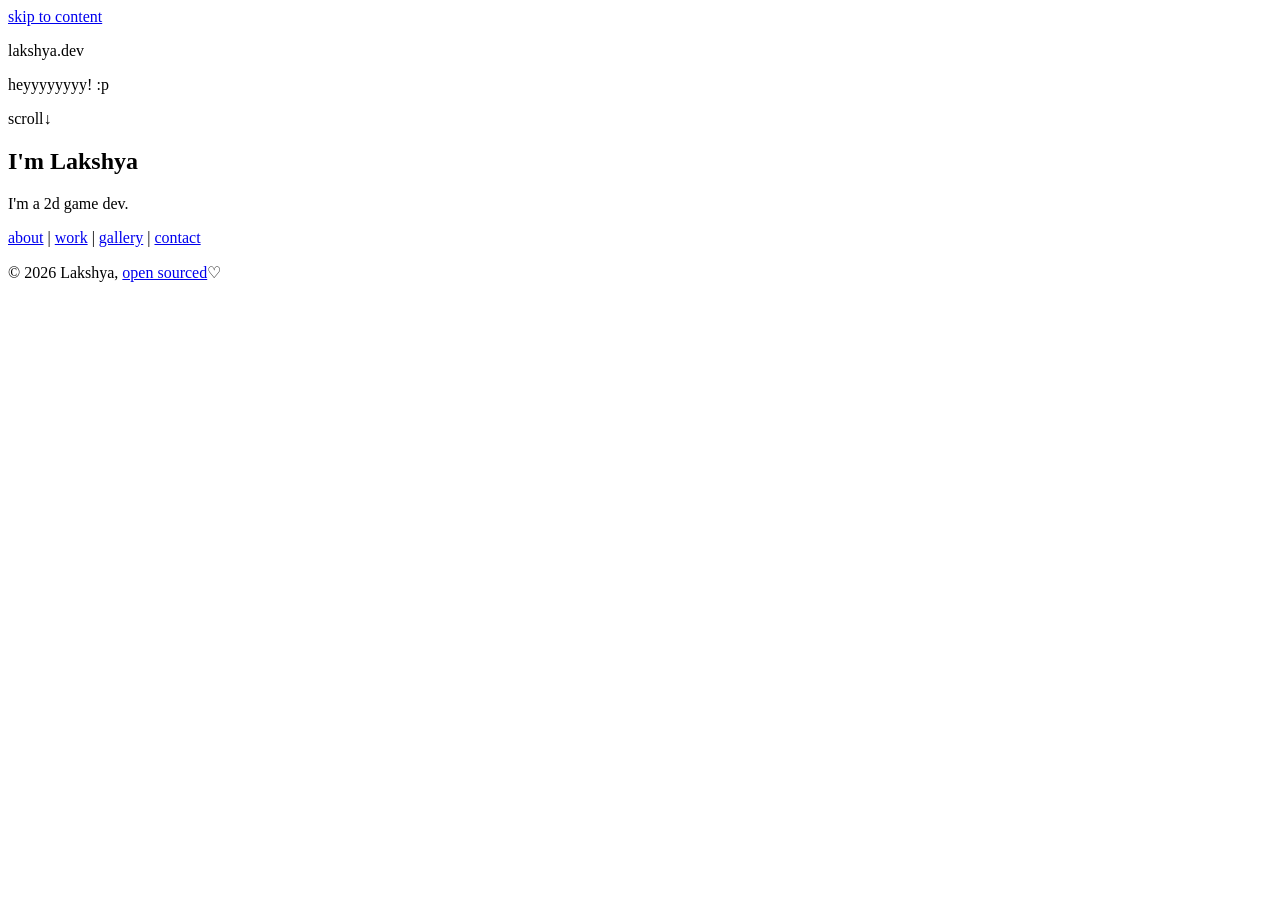
==== index.html @ 2f1a7584 "Updated index.html Build the homepage of the site" ====
<!DOCTYPE html>
<html lang="en">
<head>
<meta charset="UTF-8">
<meta name="viewport" content="width=device-width, initial-scale=1.0">
<title>Lakshya Raj Jha</title>
<meta name="description" content="My personal site.">
<link rel="preconnect" href="https://fonts.googleapis.com">
<link rel="preconnect" href="https://fonts.gstatic.com" crossorigin>
<link href="https://fonts.googleapis.com/css2?family=Fraunces:wght@500;600&family=Inter:wght@400;500;600&display=swap" rel="stylesheet">
<link rel="stylesheet" href="style.css">
</head>
<body>

<a href="#greet" class="skip-link">skip to content</a>

<p class="site-label">lakshya.dev</p>

<main id="main-content">
  <section class="intro-screen" id="intro">
    <p class="intro-text">heyyyyyyyy! :p</p>
    <div class="scroll-hint">scroll<span class="arrow">↓</span></div>
  </section>

  <section class="hero reveal" id="greet">
    <h1 class="hero-name">I'm Lakshya</h1>
    <p class="hero-role">I'm a 2d game dev.</p>
    <nav class="nav-links home-links">
      <a href="about.html">about</a>
      <span class="sep">|</span>
      <a href="work.html">work</a>
      <span class="sep">|</span>
      <a href="gallery.html">gallery</a>
      <span class="sep">|</span>
      <a href="contact.html">contact</a>
    </nav>
  </section>
</main>

<footer class="footer">
  <p>© 2026 Lakshya, <a href="https://github.com/dexterMorgaN-9/my-personal-site" target="_blank" rel="noopener" class="footer-link">open sourced</a>♡</p>
</footer>

<script src="script.js"></script>
</body>
</html>
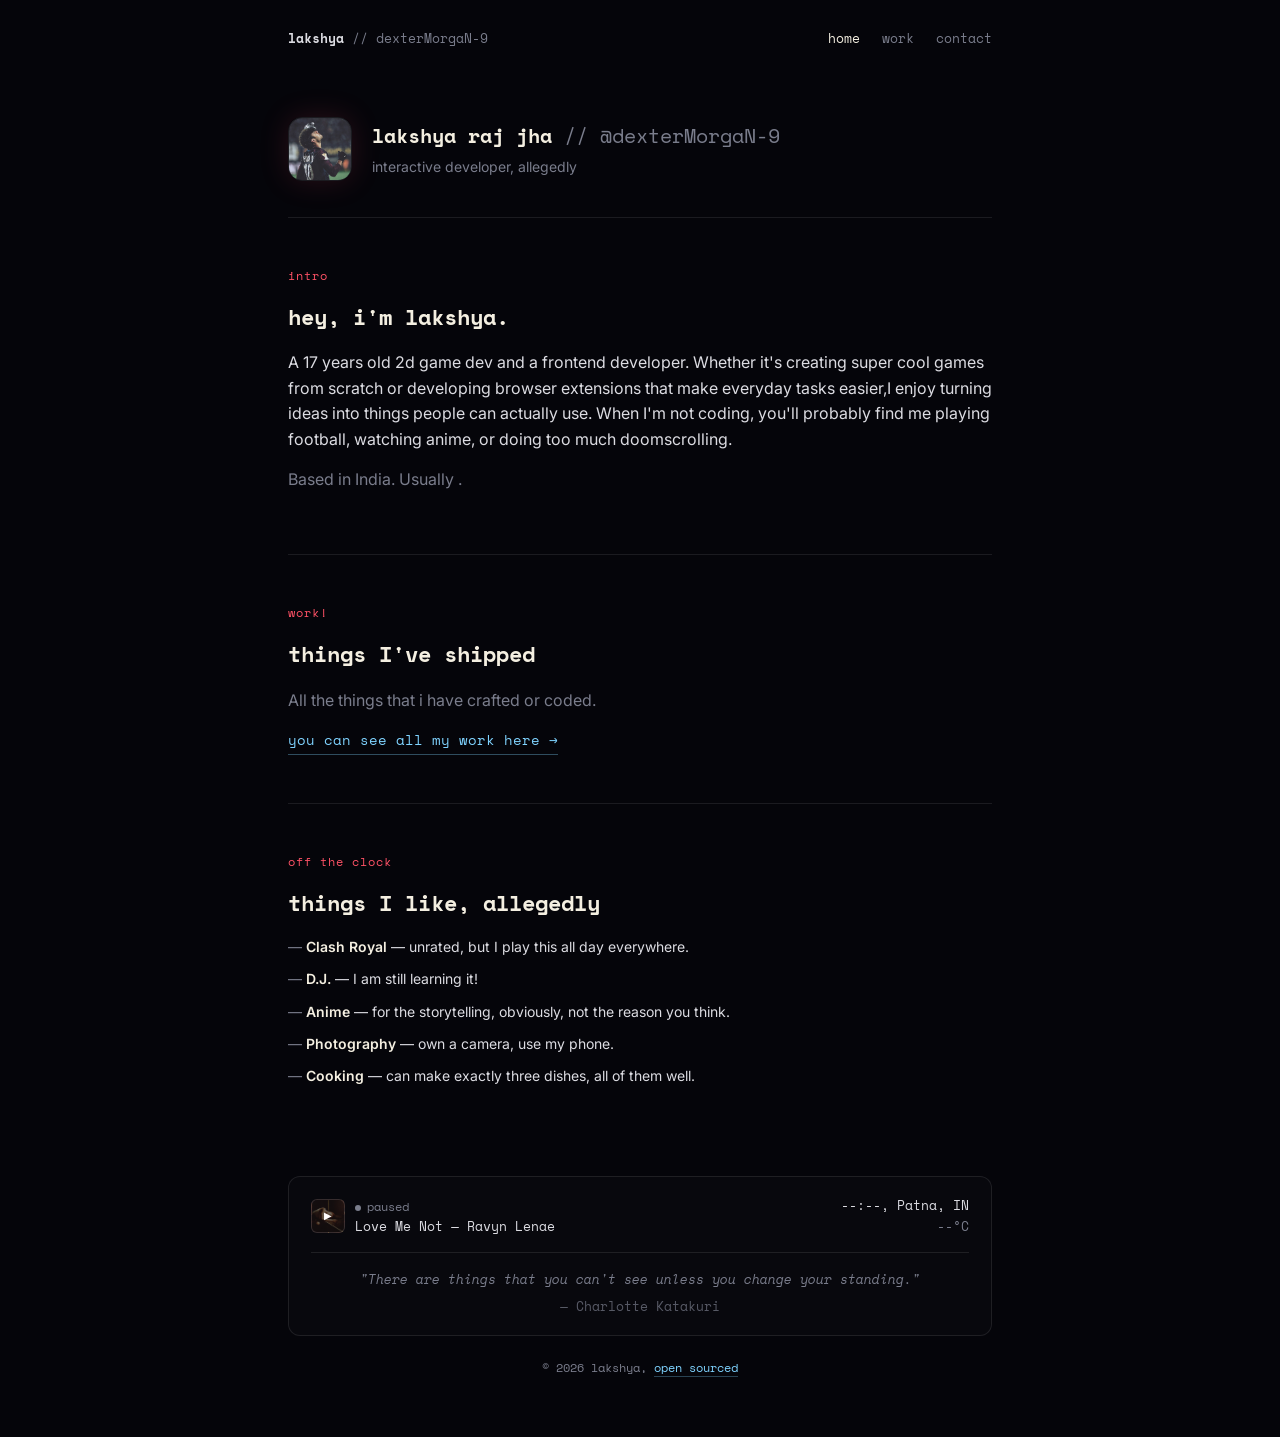
==== commit d090d779: "updated index and css updated index.html and style.css and added pfp and site bgm" ====
--- a/index.html
+++ b/index.html
@@ -2,45 +2,88 @@
 <html lang="en">
 <head>
 <meta charset="UTF-8">
-<meta name="viewport" content="width=device-width, initial-scale=1.0">
-<title>Lakshya Raj Jha</title>
-<meta name="description" content="My personal site.">
-<link rel="preconnect" href="https://fonts.googleapis.com">
-<link rel="preconnect" href="https://fonts.gstatic.com" crossorigin>
-<link href="https://fonts.googleapis.com/css2?family=Fraunces:wght@500;600&family=Inter:wght@400;500;600&display=swap" rel="stylesheet">
+<meta name='viewport' content="width=device-width, initial-scale=1.0">
+<title>lakshya raj jha // dexterMorgaN-9</title>
 <link rel="stylesheet" href="style.css">
 </head>
 <body>
+<canvas id="stars"></canvas>
+<div class="wrap">
+  <nav class="nav">
+    <div class="nav-brand"><b>lakshya</b> // dexterMorgaN-9</div>
+    <div class="nav-links">
+      <a href="index.html" class="active">home</a>
+      <a href="work.html">work</a>
+      <a href='contact.html'>contact</a>
+    </div>
+  </nav>
 
-<a href="#greet" class="skip-link">skip to content</a>
+  <header class="hero">
+    <div class="avatar"><img src="pfp.jpg" alt="pfp"></div>
+    <div class="hero-text">
+      <div class="name">lakshya raj jha <span class="handle">// @dexterMorgaN-9</span></div>
+      <div class="tagline">interactive developer, allegedly</div>
+    </div>
+  </header>
 
-<p class="site-label">lakshya.dev</p>
-
-<main id="main-content">
-  <section class="intro-screen" id="intro">
-    <p class="intro-text">heyyyyyyyy! :p</p>
-    <div class="scroll-hint">scroll<span class="arrow">↓</span></div>
+  <section id="intro">
+    <p class="eyebrow">intro</p>
+    <h2>hey, i'm lakshya.</h2>
+    <p>
+      A 17 years old 2d game dev and a frontend developer. Whether it's creating super cool games from scratch 
+      or developing browser extensions that make everyday tasks easier,I enjoy turning ideas into things people can actually use.
+      
+      When I'm not coding, you'll probably find me playing football,
+      watching anime, or doing too much doomscrolling.
+    <p class="muted">Based in India. Usually .</p>
   </section>
 
-  <section class="hero reveal" id="greet">
-    <h1 class="hero-name">I'm Lakshya</h1>
-    <p class="hero-role">I'm a 2d game dev.</p>
-    <nav class="nav-links home-links">
-      <a href="about.html">about</a>
-      <span class="sep">|</span>
-      <a href="work.html">work</a>
-      <span class="sep">|</span>
-      <a href="gallery.html">gallery</a>
-      <span class="sep">|</span>
-      <a href="contact.html">contact</a>
-    </nav>
+  <section id="work">
+    <p class="eyebrow">work!</p>
+    <h2>things I've shipped</h2>
+    <p class="muted">All the things that i have crafted or coded.</p>
+    <a class="cta-link" href="work.html">you can see all my work here →</a>
   </section>
-</main>
 
-<footer class="footer">
-  <p>© 2026 Lakshya, <a href="https://github.com/dexterMorgaN-9/my-personal-site" target="_blank" rel="noopener" class="footer-link">open sourced</a>♡</p>
-</footer>
+  <section id="interests">
+    <p class="eyebrow">off the clock</p>
+    <h2>things I like, allegedly</h2>
+    <ul class="interests">
+      <li><b>Clash Royal</b> — unrated, but I play this all day everywhere.</li>
+      <li><b>D.J.</b> — I am still learning it!</li>
+      <li><b>Anime</b> — for the storytelling, obviously, not the reason you think.</li>
+      <li><b>Photography</b> — own a camera, use my phone.</li>
+      <li><b>Cooking</b> — can make exactly three dishes, all of them well.</li>
+    </ul>
+  </section>
 
-<script src="script.js"></script>
+  <footer>
+    <div class="widget">
+      <div class="widget-row">
+        <button class="now-playing" id="play-toggle" type="button">
+          <span class="art"></span>
+          <span class="track">
+            <span><span class="status-dot"></span><span id="play-status">paused</span></span>
+            <b>Love Me Not — Ravyn Lenae</b>
+          </span>
+        </button>
+        <audio id="song" src="love-me-not.mp3" preload="none"></audio>
+        <div class="env">
+          <div class="time"><span id="local-time">--:--</span>, Patna, IN</div>
+          <div><span id="local-temp">--°C</span></div>
+        </div>
+      </div>
+      <div class="widget-divider"></div>
+      <div class="quote">
+        "There are things that you can't see unless you change your standing."
+        <cite>— Charlotte Katakuri</cite>
+      </div>
+    </div>
+    <div class="copyright">
+      © 2026 lakshya, <a href="https://github.com/dexterMorgaN-9/my-personal-site" target="_blank" rel="noopener">open sourced</a>
+    </div>
+  </footer>
+</div>
+<script src="site.js"></script>
 </body>
-</html>
+</html>
--- a/style.css
+++ b/style.css
@@ -0,0 +1,322 @@
+@import url('https://fonts.googleapis.com/css2?family=Space+Mono:wght@400;700&family=Inter:wght@400;500;600&display=swap');
+
+:root{
+  --bgClr: #05050a;
+  --bg2: #0a0a12;
+  --redAccent: #ff5266;
+  --blueAccent: #7fd3ff;
+  --creamClr: #f4efe1;
+  --txtClr: #dcdce2;
+  --mutedClr: #7a7d8c;
+  --lineClr: rgba(255,255,255,0.09);
+  --fontMono: 'Space Mono', ui-monospace, monospace;
+  --fontSans: "Inter", -apple-system, sans-serif;
+}
+
+*{ box-sizing: border-box; }
+html{ scroll-behavior: smooth; }
+
+body{
+  margin:0;
+  background: var(--bgClr);
+  color: var(--txtClr);
+  font-family: var(--fontSans);
+  line-height: 1.6;
+  min-height: 100vh;
+  position: relative;
+  overflow-x: hidden;
+}
+
+#stars{
+  position: fixed;
+  inset: 0;
+  z-index: -1;
+  background: var(--bgClr);
+}
+
+a{ color: inherit; text-decoration: none; }
+
+.wrap{
+  max-width: 760px;
+  margin: 0 auto;
+  padding: 0 28px;
+}
+
+.nav{
+  display:flex;
+  justify-content: space-between;
+  align-items:center;
+  padding: 28px 0;
+  font-family: var(--fontMono);
+  font-size: 13px;
+}
+.nav-links{ display:flex; gap: 22px; }
+.nav-links a{ color: var(--mutedClr); transition: color .2s ease; }
+.nav-links a:hover, .nav-links a.active{ color: var(--creamClr); }
+.nav-brand{ color: var(--mutedClr); }
+.nav-brand b{ color: var(--txtClr); }
+
+.hero{
+  display:flex;
+  gap: 20px;
+  align-items:center;
+  padding: 40px 0 36px;
+  border-bottom: 1px solid var(--lineClr);
+}
+.avatar{
+  width: 64px;
+  height: 64px;
+  flex: none;
+  border-radius: 14px;
+  overflow: hidden;
+  border: 1px solid var(--lineClr);
+  box-shadow: 0 0 30px rgba(255,82,102,0.15);
+}
+.avatar img{
+  width: 100%;
+  height: 100%;
+  object-fit: cover;
+  display: block;
+}
+.hero-text .name{
+  font-family: var(--fontMono);
+  font-weight: 700;
+  font-size: 20px;
+  color: var(--creamClr);
+}
+.hero-text .handle{
+  color: var(--mutedClr);
+  font-weight: 400;
+}
+.hero-text .tagline{
+  margin-top: 4px;
+  color: var(--mutedClr);
+  font-size: 14px;
+}
+
+/* footer widget stuff, moved this up bc i keep scrolling for it */
+footer{
+  padding: 40px 0 60px;
+}
+.widget{
+  border: 1px solid var(--lineClr);
+  border-radius: 12px;
+  padding: 18px 22px;
+  background: rgba(255,255,255,0.015);
+  font-family: var(--fontMono);
+  font-size: 13px;
+}
+.widget-row{
+  display:flex;
+  justify-content: space-between;
+  align-items:center;
+  gap: 12px;
+  flex-wrap: wrap;
+}
+.now-playing{
+  display:flex;
+  align-items:center;
+  gap: 10px;
+  color: var(--mutedClr);
+  cursor: pointer;
+  background: none;
+  border: none;
+  padding: 0;
+  font-family: var(--fontMono);
+  text-align: left;
+}
+.now-playing .art{
+  width: 34px;
+  height: 34px;
+  border-radius: 6px;
+  background-image: url("cover.jpg");
+  background-size: cover;
+  background-position: center;
+  flex: none;
+  border: 1px solid var(--lineClr);
+  position: relative;
+  overflow: hidden;
+}
+.now-playing .art::after{
+  content:"▶";
+  position:absolute;
+  inset:0;
+  display:flex;
+  align-items:center;
+  justify-content:center;
+  font-size: 10px;
+  color: #fff;
+  background: rgba(0,0,0,0.45);
+  opacity: 1;
+  transition: opacity .2s ease;
+}
+.now-playing.is-playing .art::after{
+  content:"⏸";
+  opacity: 0;
+}
+.now-playing.is-playing .art:hover::after{ opacity: 1; }
+.now-playing .track b{ color: var(--txtClr); display:block; font-weight: 400; }
+.now-playing .track span{ color: var(--mutedClr); font-size: 12px; }
+
+.status-dot{
+  width: 6px; height: 6px; border-radius: 50%;
+  background: var(--mutedClr);
+  display:inline-block;
+  margin-right: 6px;
+}
+.now-playing.is-playing .status-dot{
+  background: #4ade80;
+  box-shadow: 0 0 6px #4ade80;
+}
+.env{
+  text-align:right;
+  color: var(--mutedClr);
+}
+.env .time{ color: var(--txtClr); }
+.widget-divider{
+  height: 1px;
+  background: var(--lineClr);
+  margin: 16px 0;
+}
+.quote{
+  text-align:center;
+  color: var(--mutedClr);
+  font-size: 13px;
+  font-style: italic;
+}
+.quote cite{
+  display:block;
+  margin-top: 6px;
+  font-style: normal;
+  color: var(--mutedClr);
+  opacity: 0.7;
+}
+.copyright{
+  text-align:center;
+  margin-top: 22px;
+  font-size: 12px;
+  color: var(--mutedClr);
+  font-family: var(--fontMono);
+}
+.copyright a{
+  color: var(--blueAccent);
+  border-bottom: 1px solid rgba(127,211,255,0.3);
+}
+
+section{
+  padding: 48px 0;
+  border-bottom: 1px solid var(--lineClr);
+}
+section:last-of-type{ border-bottom: none; }
+
+.eyebrow{
+  font-family: var(--fontMono);
+  font-size: 12px;
+  letter-spacing: 0.08em;
+  color: var(--redAccent);
+  text-transform: lowercase;
+  margin: 0 0 14px;
+}
+h2{
+  font-family: var(--fontMono);
+  font-size: 22px;
+  color: var(--creamClr);
+  margin: 0 0 16px;
+  font-weight: 700;
+}
+p{ color: var(--txtClr); margin: 0 0 14px; }
+p.muted{ color: var(--mutedClr); }
+
+.cta-link{
+  display:inline-flex;
+  align-items:center;
+  gap: 8px;
+  font-family: var(--fontMono);
+  font-size: 14px;
+  color: var(--blueAccent);
+  border-bottom: 1px solid rgba(127,211,255,0.35);
+  padding-bottom: 2px;
+  transition: opacity .2s ease, gap .2s ease;
+}
+.cta-link:hover{ opacity: 0.75; gap: 12px; }
+
+.interests{
+  list-style:none;
+  padding:0;
+  margin:0;
+  display:grid;
+  gap: 10px;
+}
+.interests li{
+  font-size: 14px;
+  color: var(--txtClr);
+  padding-left: 18px;
+  position: relative;
+}
+.interests li::before{
+  content:"—";
+  position:absolute;
+  left:0;
+  color: var(--mutedClr);
+}
+.interests b{ color: var(--creamClr); font-weight: 600; }
+
+.project{
+  display:block;
+  padding: 22px 0;
+  border-bottom: 1px solid var(--lineClr);
+}
+.project:last-child{ border-bottom:none; }
+.project-head{
+  display:flex;
+  justify-content:space-between;
+  align-items: baseline;
+  gap: 12px;
+}
+.project-name{
+  font-family: var(--fontMono);
+  font-size: 17px;
+  color: var(--creamClr);
+  transition: color .2s ease;
+}
+.project:hover .project-name{ color: var(--blueAccent); }
+.project-arrow{
+  font-family: var(--fontMono);
+  color: var(--mutedClr);
+  font-size: 13px;
+  flex: none;
+  transition: transform .2s ease;
+}
+.project:hover .project-arrow{ transform: translateX(4px); color: var(--blueAccent); }
+.project-desc{
+  color: var(--mutedClr);
+  font-size: 14px;
+  margin-top: 6px;
+  max-width: 560px;
+}
+
+.contact-row{
+  display:flex;
+  align-items:center;
+  justify-content:space-between;
+  padding: 18px 0;
+  border-bottom: 1px solid var(--lineClr);
+}
+.contact-row:last-child{ border-bottom:none; }
+.contact-label{
+  font-family: var(--fontMono);
+  font-size: 13px;
+  color: var(--mutedClr);
+}
+.contact-value{
+  font-family: var(--fontMono);
+  font-size: 15px;
+  color: var(--creamClr);
+}
+.contact-value:hover{ color: var(--blueAccent); }
+
+@media (max-width: 560px){
+  .hero{ flex-direction:column; align-items:flex-start; }
+  .widget-row{ flex-direction:column; align-items:flex-start; }
+  .env{ text-align:left; }
+}
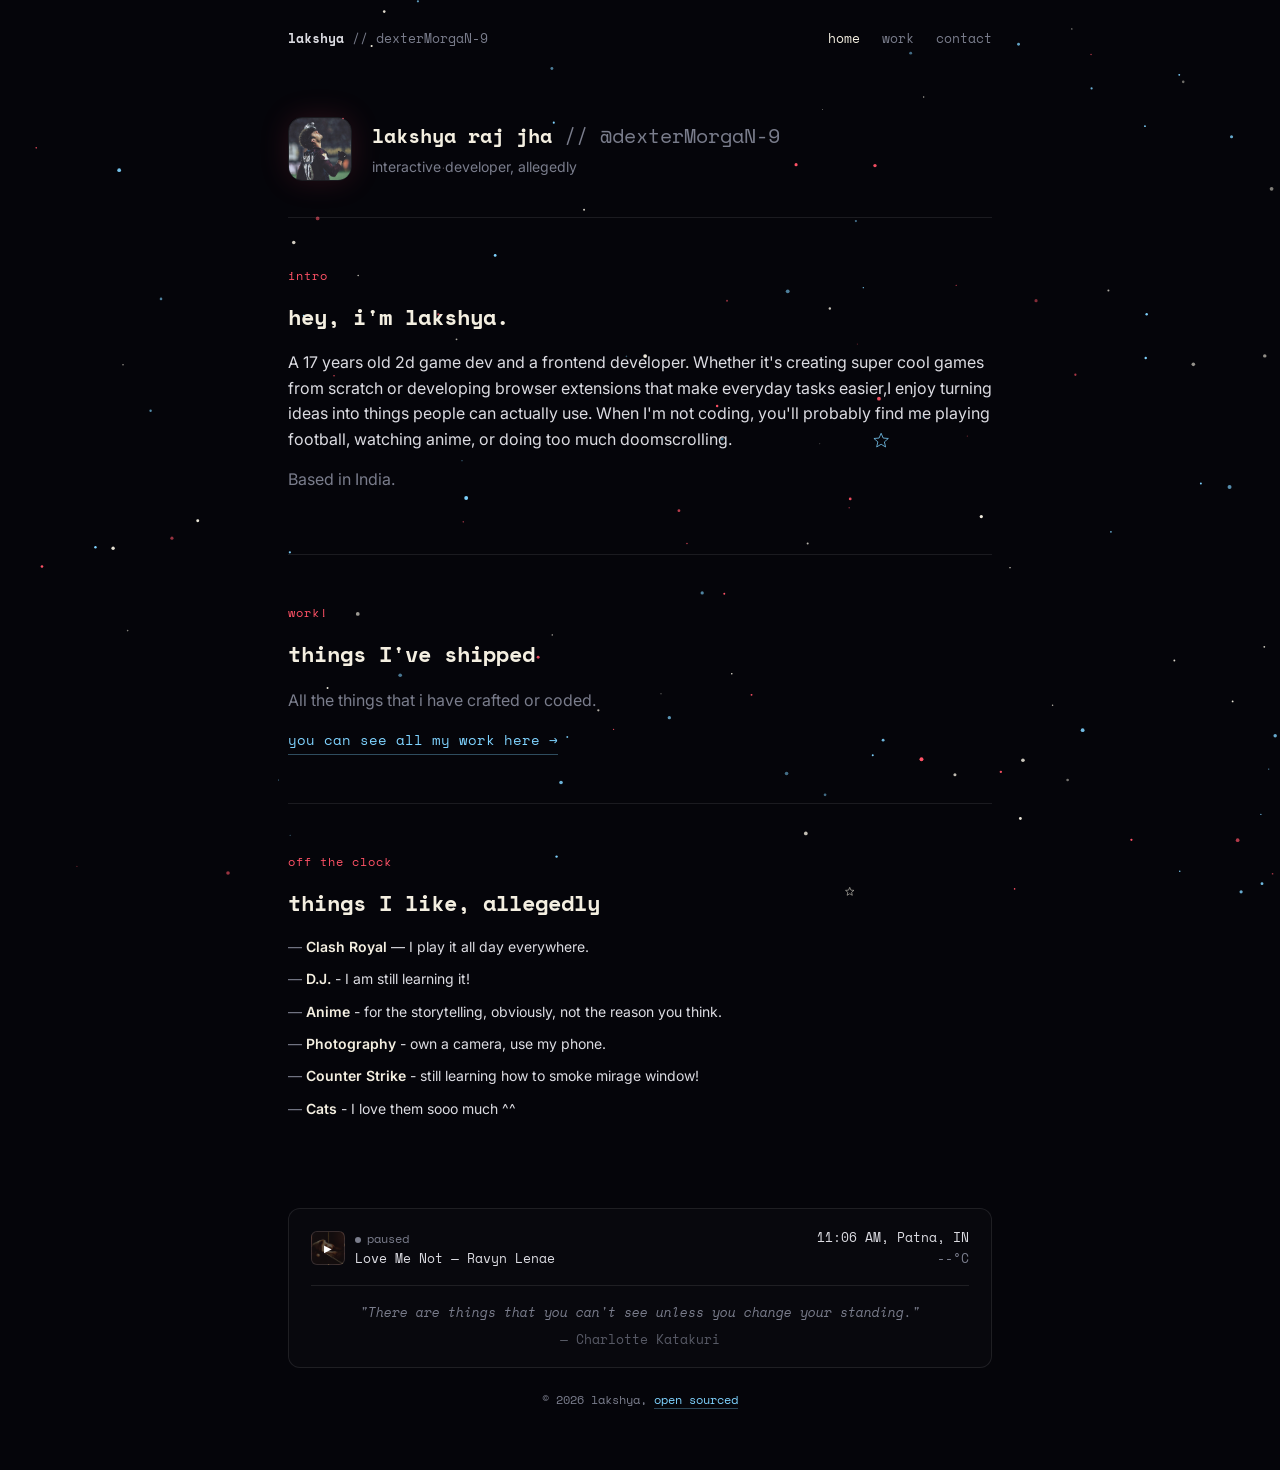
==== commit 4a55a026: "updated index.html" ====
--- a/index.html
+++ b/index.html
@@ -32,10 +32,10 @@
     <p>
       A 17 years old 2d game dev and a frontend developer. Whether it's creating super cool games from scratch 
       or developing browser extensions that make everyday tasks easier,I enjoy turning ideas into things people can actually use.
+      When I'm not coding, you'll probably find me playing football,
+      watching anime, or doing too much doomscrolling. 
       
-      When I'm not coding, you'll probably find me playing football,
-      watching anime, or doing too much doomscrolling.
-    <p class="muted">Based in India. Usually .</p>
+    <p class="muted">Based in India.</p>
   </section>
 
   <section id="work">
@@ -49,11 +49,12 @@
     <p class="eyebrow">off the clock</p>
     <h2>things I like, allegedly</h2>
     <ul class="interests">
-      <li><b>Clash Royal</b> — unrated, but I play this all day everywhere.</li>
-      <li><b>D.J.</b> — I am still learning it!</li>
-      <li><b>Anime</b> — for the storytelling, obviously, not the reason you think.</li>
-      <li><b>Photography</b> — own a camera, use my phone.</li>
-      <li><b>Cooking</b> — can make exactly three dishes, all of them well.</li>
+      <li><b>Clash Royal</b> — I play it all day everywhere.</li>
+      <li><b>D.J.</b> - I am still learning it!</li>
+      <li><b>Anime</b> - for the storytelling, obviously, not the reason you think.</li>
+      <li><b>Photography</b> - own a camera, use my phone.</li>
+      <li><b>Counter Strike</b> - still learning how to smoke mirage window!</li>
+      <li><b>Cats</b> - I love them sooo much ^^</li>
     </ul>
   </section>
 
@@ -86,4 +87,10 @@
 </div>
 <script src="site.js"></script>
 </body>
-</html>+</html>
+
+
+
+
+
+
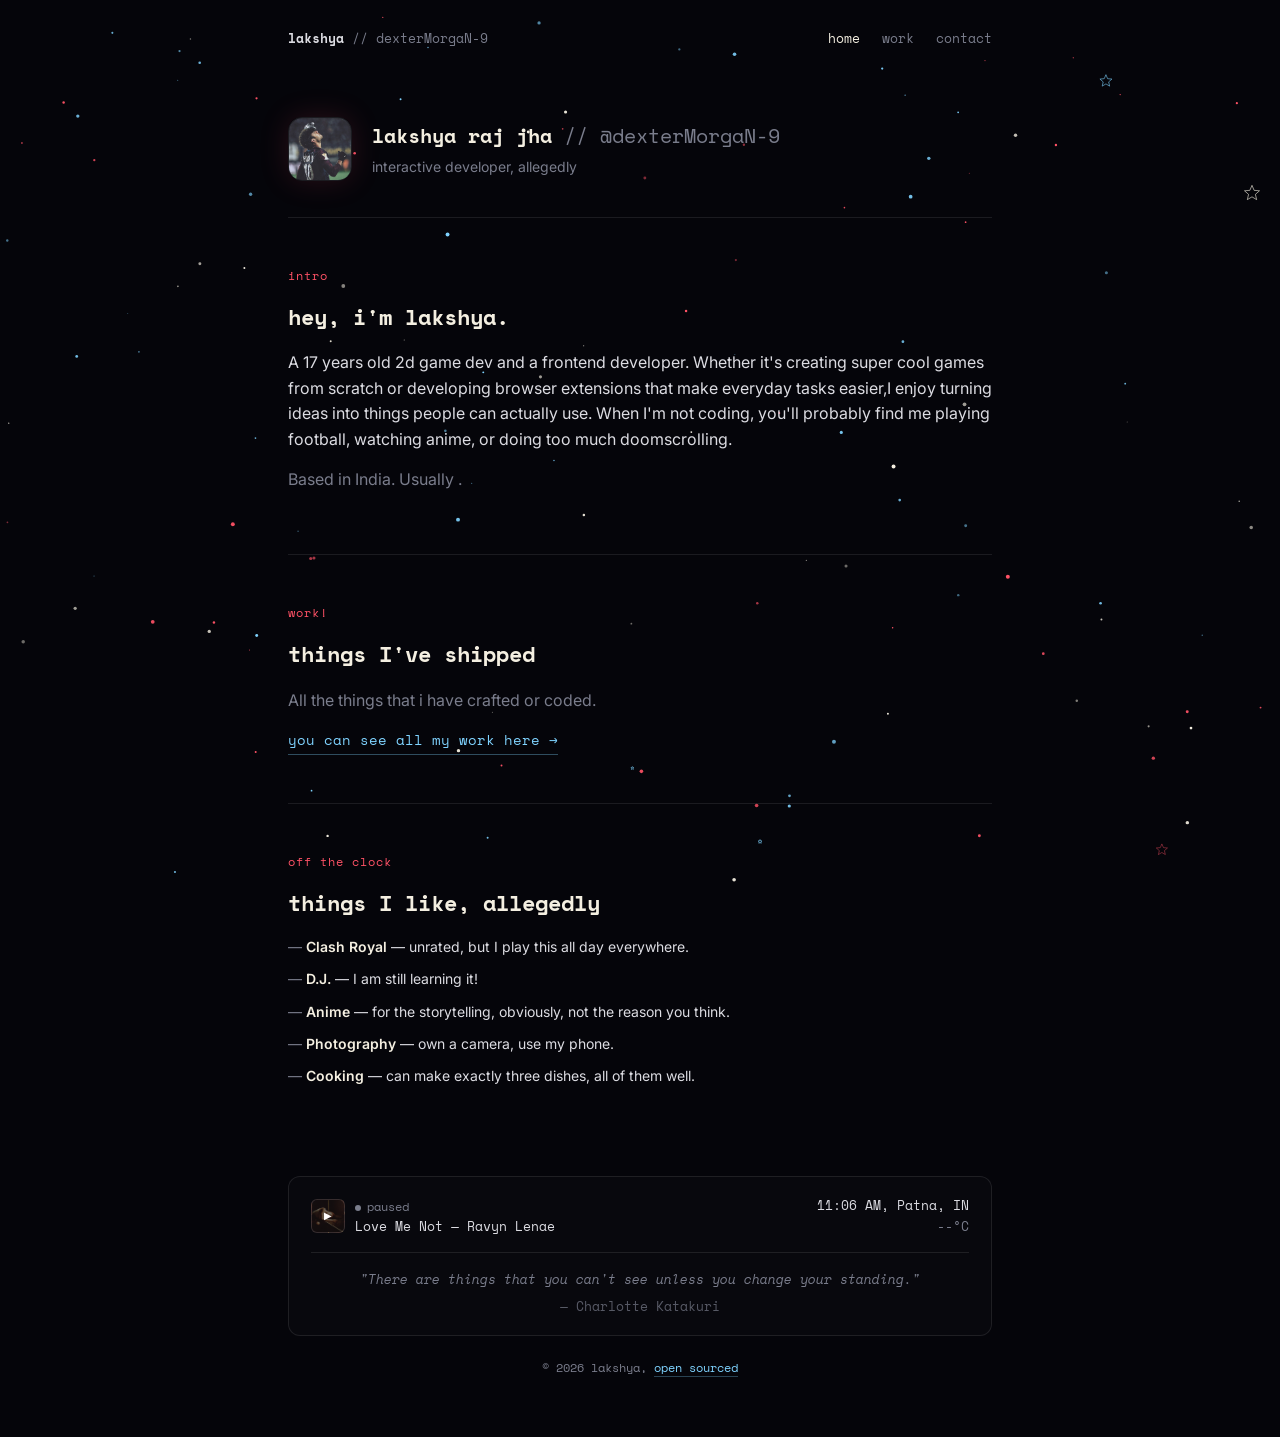
==== commit 8ac02b5d: "Revert "updated index.html" This reverts commit 4a55a02661a00050a3253348e6b68f9b84f4380d." ====
--- a/index.html
+++ b/index.html
@@ -32,10 +32,10 @@
     <p>
       A 17 years old 2d game dev and a frontend developer. Whether it's creating super cool games from scratch 
       or developing browser extensions that make everyday tasks easier,I enjoy turning ideas into things people can actually use.
+      
       When I'm not coding, you'll probably find me playing football,
-      watching anime, or doing too much doomscrolling. 
-      
-    <p class="muted">Based in India.</p>
+      watching anime, or doing too much doomscrolling.
+    <p class="muted">Based in India. Usually .</p>
   </section>
 
   <section id="work">
@@ -49,12 +49,11 @@
     <p class="eyebrow">off the clock</p>
     <h2>things I like, allegedly</h2>
     <ul class="interests">
-      <li><b>Clash Royal</b> — I play it all day everywhere.</li>
-      <li><b>D.J.</b> - I am still learning it!</li>
-      <li><b>Anime</b> - for the storytelling, obviously, not the reason you think.</li>
-      <li><b>Photography</b> - own a camera, use my phone.</li>
-      <li><b>Counter Strike</b> - still learning how to smoke mirage window!</li>
-      <li><b>Cats</b> - I love them sooo much ^^</li>
+      <li><b>Clash Royal</b> — unrated, but I play this all day everywhere.</li>
+      <li><b>D.J.</b> — I am still learning it!</li>
+      <li><b>Anime</b> — for the storytelling, obviously, not the reason you think.</li>
+      <li><b>Photography</b> — own a camera, use my phone.</li>
+      <li><b>Cooking</b> — can make exactly three dishes, all of them well.</li>
     </ul>
   </section>
 
@@ -87,10 +86,4 @@
 </div>
 <script src="site.js"></script>
 </body>
-</html>
-
-
-
-
-
-
+</html>
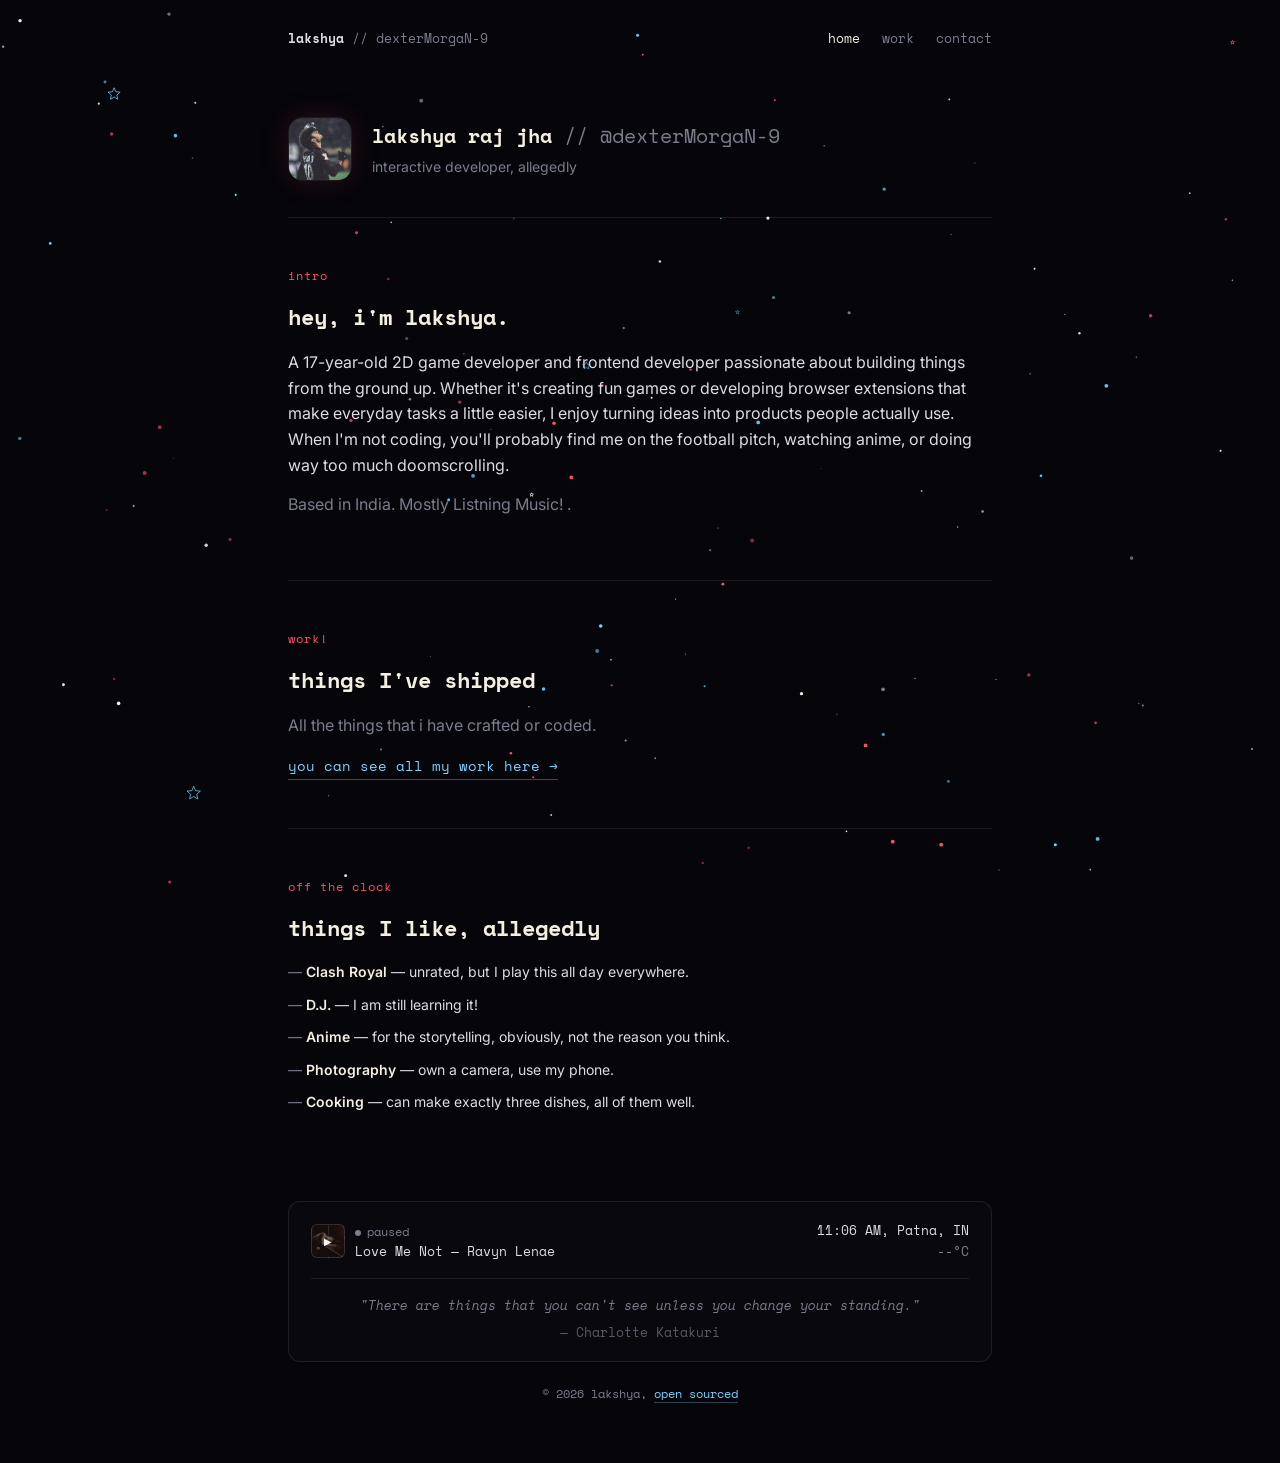
==== commit 87d96885: "Updated index.html" ====
--- a/index.html
+++ b/index.html
@@ -30,12 +30,11 @@
     <p class="eyebrow">intro</p>
     <h2>hey, i'm lakshya.</h2>
     <p>
-      A 17 years old 2d game dev and a frontend developer. Whether it's creating super cool games from scratch 
-      or developing browser extensions that make everyday tasks easier,I enjoy turning ideas into things people can actually use.
-      
-      When I'm not coding, you'll probably find me playing football,
-      watching anime, or doing too much doomscrolling.
-    <p class="muted">Based in India. Usually .</p>
+     A 17-year-old 2D game developer and frontend developer passionate about building things from the ground up.
+      Whether it's creating fun games or developing browser extensions that make everyday tasks a little easier, I enjoy turning ideas into products people actually use.
+    When I'm not coding, you'll probably find me on the football pitch, watching anime, or doing way too much doomscrolling.
+
+    <p class="muted">Based in India. Mostly Listning Music! .</p>
   </section>
 
   <section id="work">
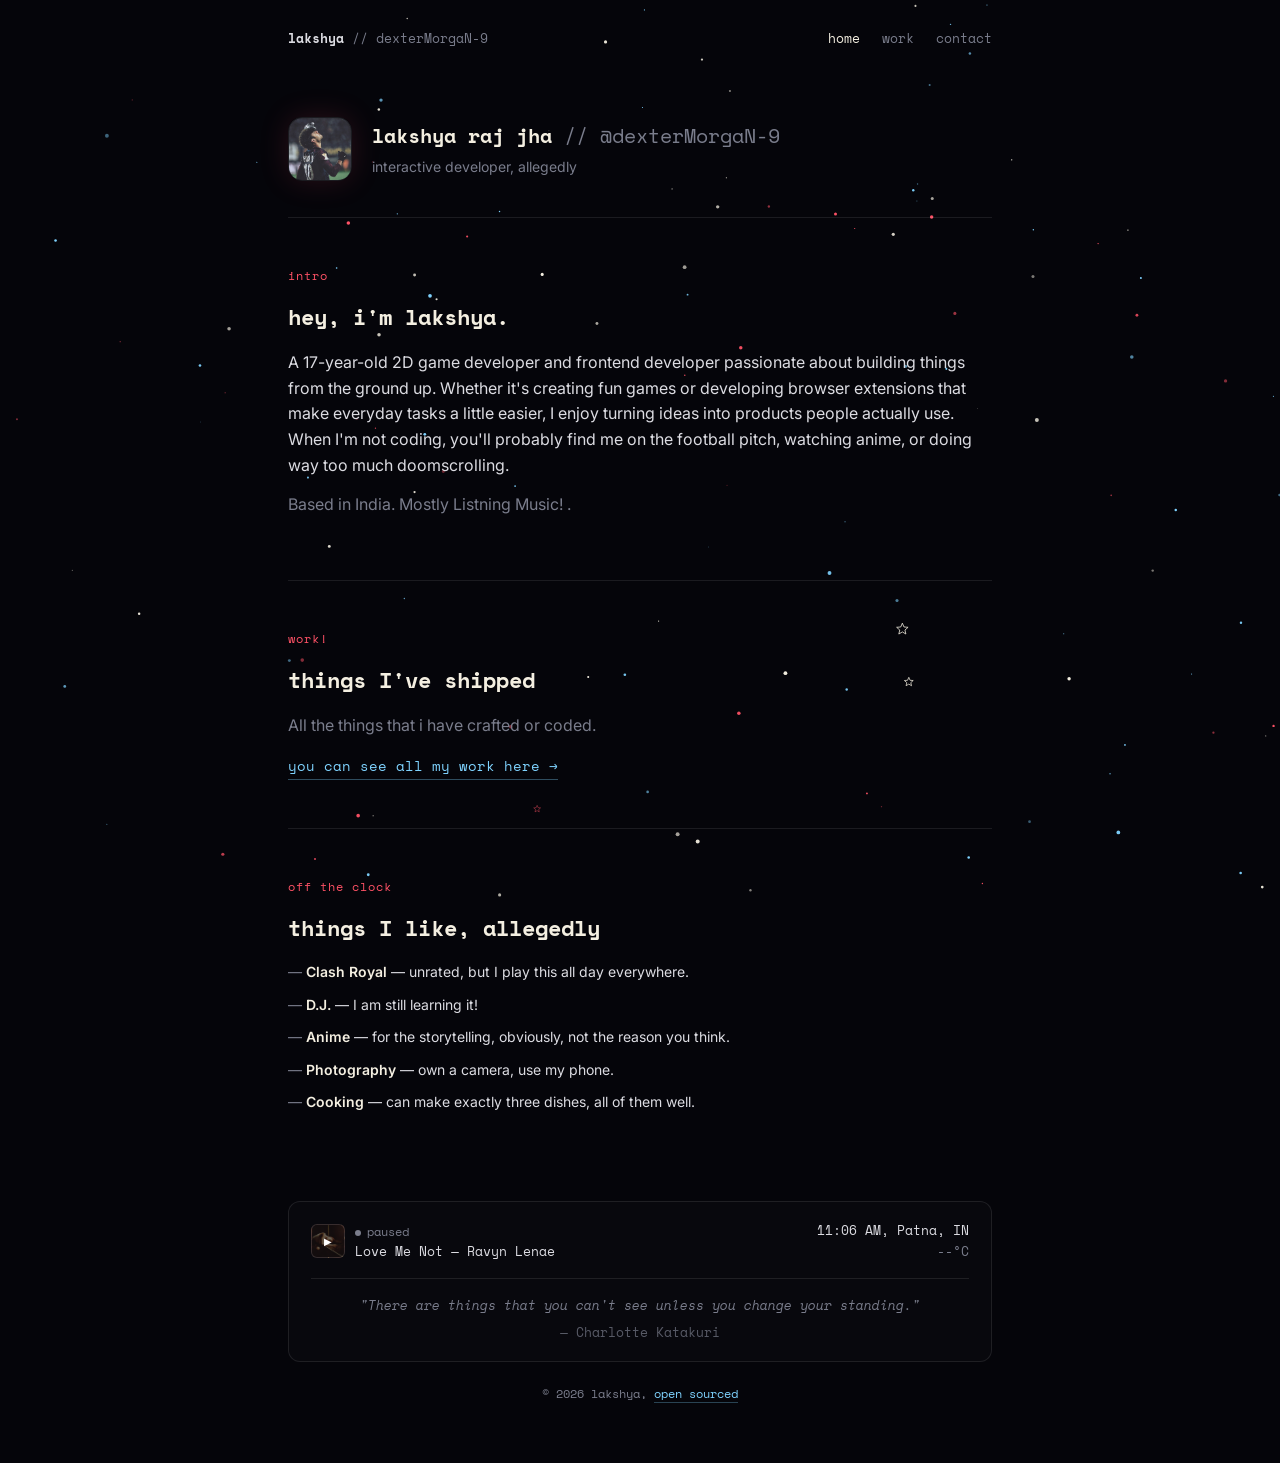
==== commit cf48bf59: "updated work.html added projects" ====
--- a/index.html
+++ b/index.html
@@ -85,4 +85,5 @@
 </div>
 <script src="site.js"></script>
 </body>
-</html>+</html>
+
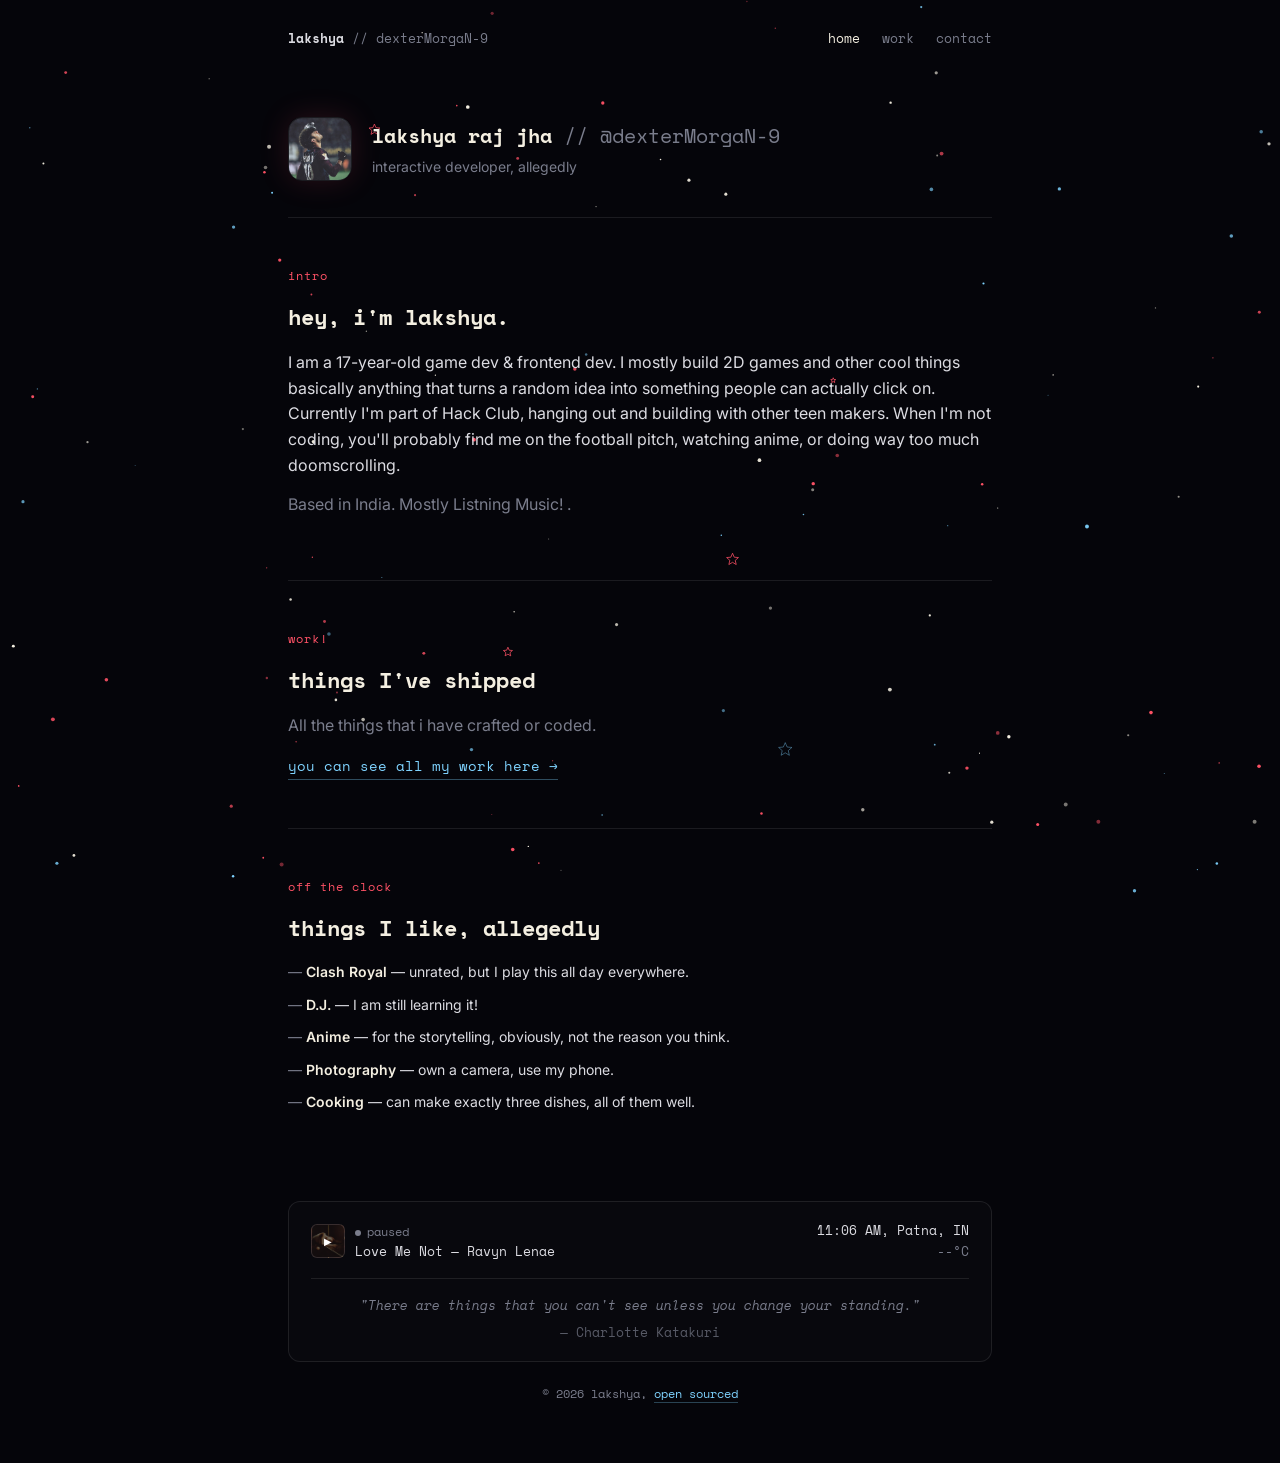
==== commit b336dcab: "updated index. html" ====
--- a/index.html
+++ b/index.html
@@ -30,8 +30,8 @@
     <p class="eyebrow">intro</p>
     <h2>hey, i'm lakshya.</h2>
     <p>
-     A 17-year-old 2D game developer and frontend developer passionate about building things from the ground up.
-      Whether it's creating fun games or developing browser extensions that make everyday tasks a little easier, I enjoy turning ideas into products people actually use.
+      I am a 17-year-old game dev & frontend dev. I mostly build 2D games and other cool things basically anything that turns a random idea into something people can actually click on.
+        Currently I'm part of Hack Club, hanging out and building with other teen makers.
     When I'm not coding, you'll probably find me on the football pitch, watching anime, or doing way too much doomscrolling.
 
     <p class="muted">Based in India. Mostly Listning Music! .</p>
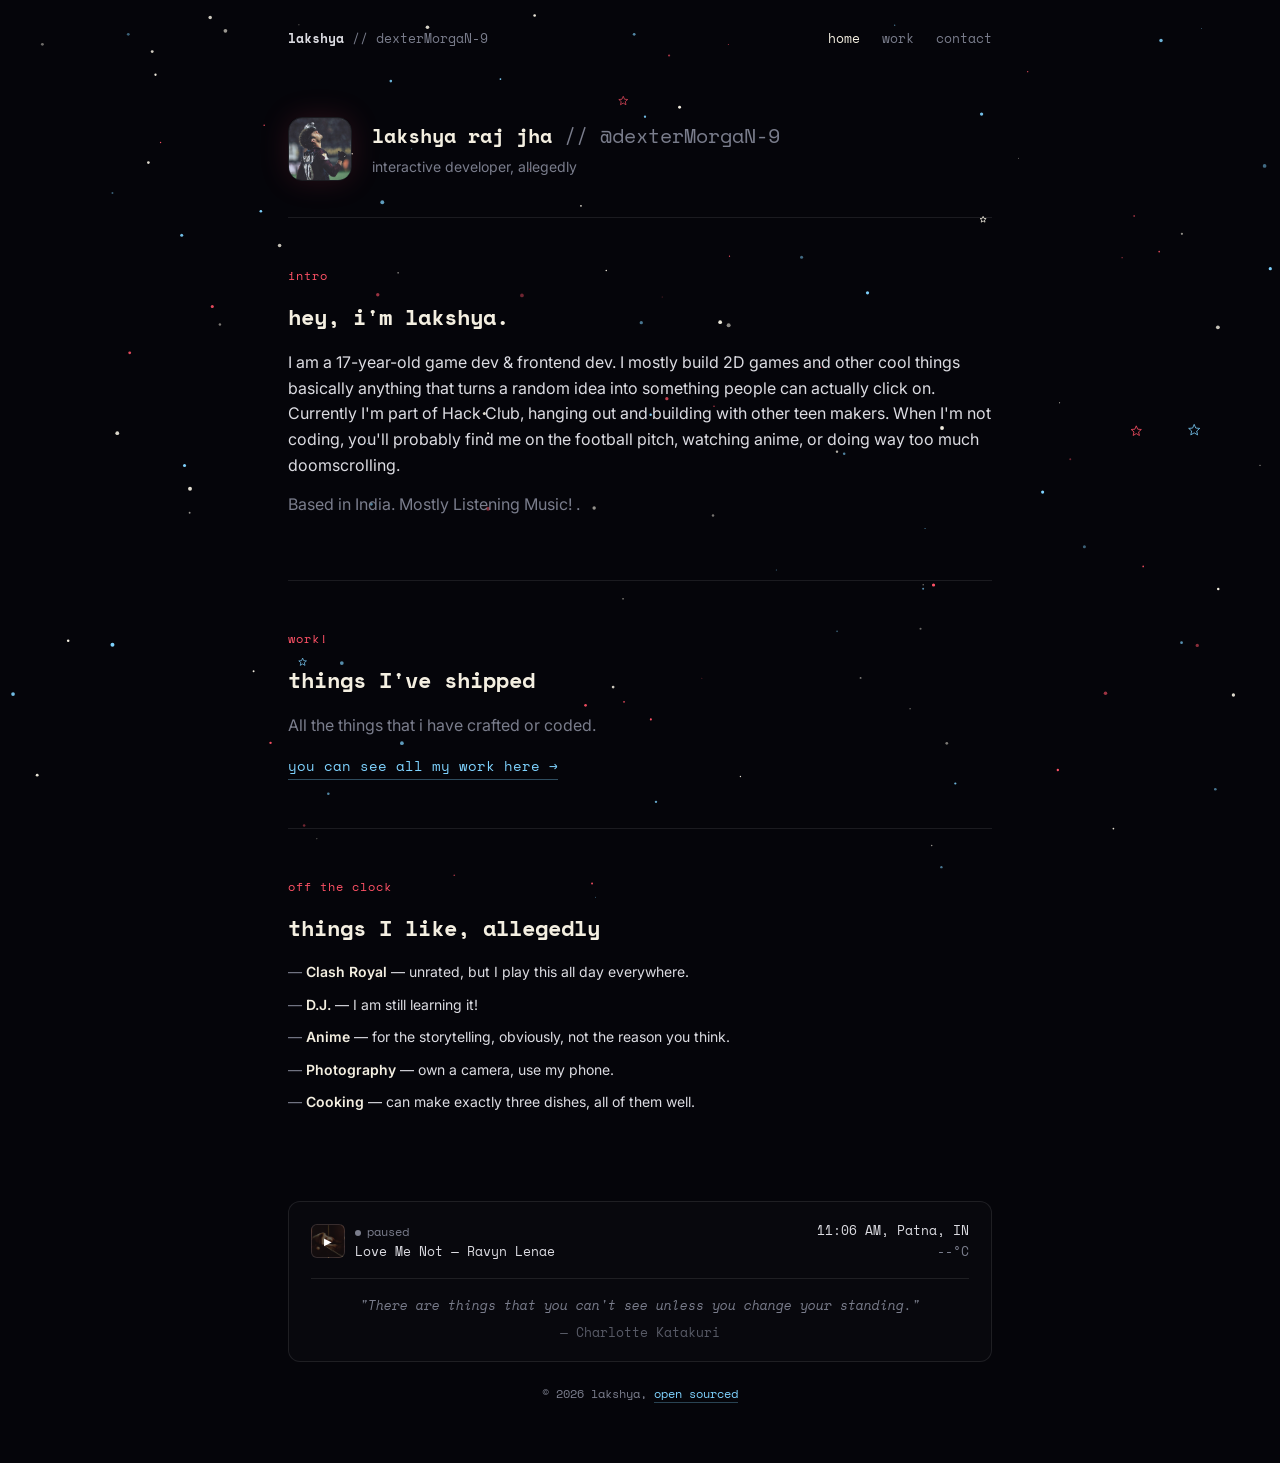
==== commit 0f77711a: "updated readme" ====
--- a/index.html
+++ b/index.html
@@ -34,7 +34,7 @@
         Currently I'm part of Hack Club, hanging out and building with other teen makers.
     When I'm not coding, you'll probably find me on the football pitch, watching anime, or doing way too much doomscrolling.
 
-    <p class="muted">Based in India. Mostly Listning Music! .</p>
+    <p class="muted">Based in India. Mostly Listening Music! .</p>
   </section>
 
   <section id="work">
--- a/style.css
+++ b/style.css
@@ -94,7 +94,6 @@
   font-size: 14px;
 }
 
-/* footer widget stuff, moved this up bc i keep scrolling for it */
 footer{
   padding: 40px 0 60px;
 }
